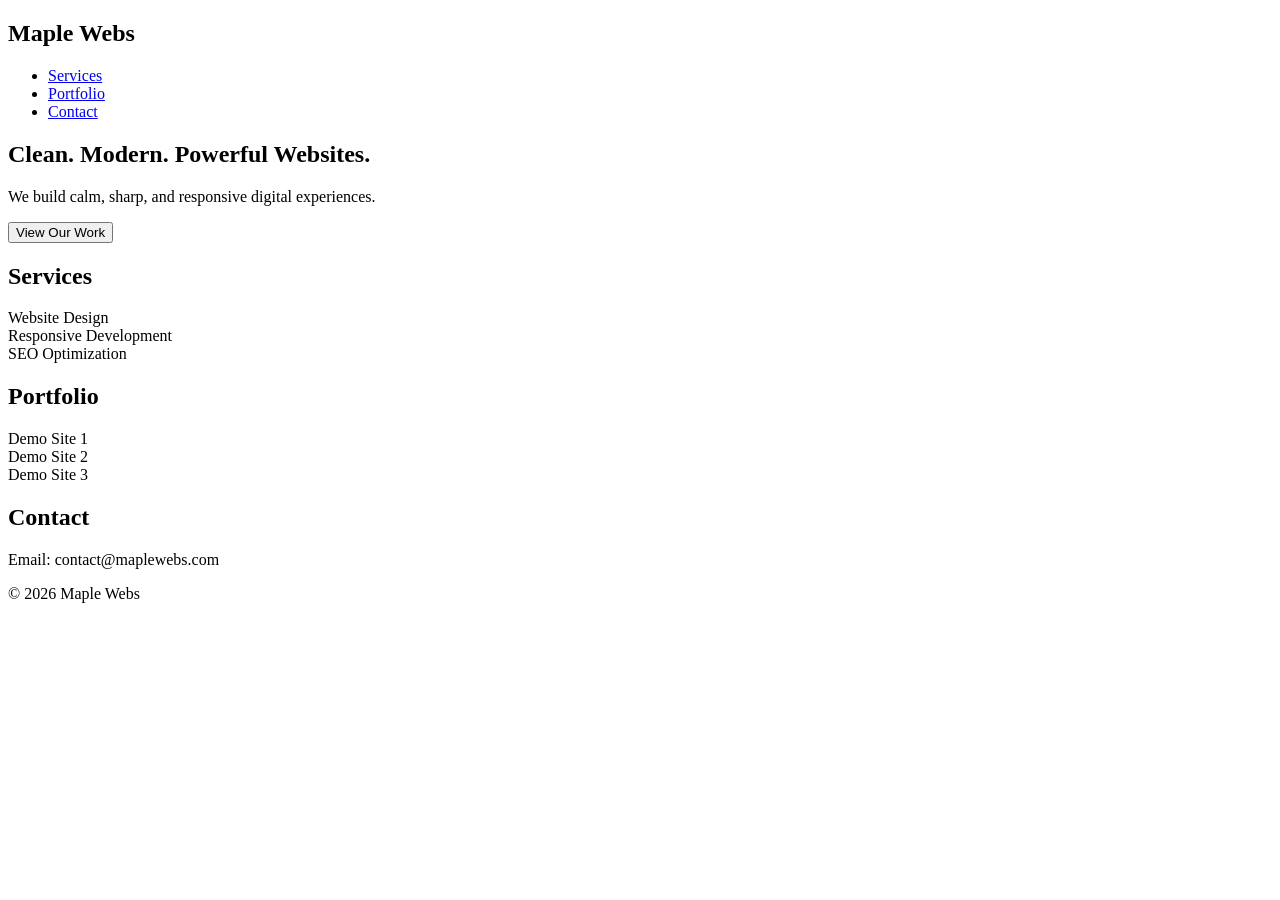
==== Index.html @ 578a9e95 "Create Index.html" ====
<!DOCTYPE html>
<html lang="en">
<head>
    <meta charset="UTF-8">
    <meta name="viewport" content="width=device-width, initial-scale=1.0">
    <title>Maple Webs</title>
    <link rel="stylesheet" href="styles.css">
</head>
<body>

<header>
    <nav class="navbar">
        <h1 class="logo">Maple Webs</h1>
        <ul>
            <li><a href="#services">Services</a></li>
            <li><a href="#portfolio">Portfolio</a></li>
            <li><a href="#contact">Contact</a></li>
        </ul>
    </nav>
</header>

<section class="hero">
    <h2>Clean. Modern. Powerful Websites.</h2>
    <p>We build calm, sharp, and responsive digital experiences.</p>
    <button>View Our Work</button>
</section>

<section id="services" class="section">
    <h2>Services</h2>
    <div class="cards">
        <div class="card">Website Design</div>
        <div class="card">Responsive Development</div>
        <div class="card">SEO Optimization</div>
    </div>
</section>

<section id="portfolio" class="section">
    <h2>Portfolio</h2>
    <div class="portfolio-grid">
        <div class="portfolio-item">Demo Site 1</div>
        <div class="portfolio-item">Demo Site 2</div>
        <div class="portfolio-item">Demo Site 3</div>
    </div>
</section>

<section id="contact" class="section">
    <h2>Contact</h2>
    <p>Email: contact@maplewebs.com</p>
</section>

<footer>
    <p>© 2026 Maple Webs</p>
</footer>

<script src="script.js"></script>
</body>
</html>
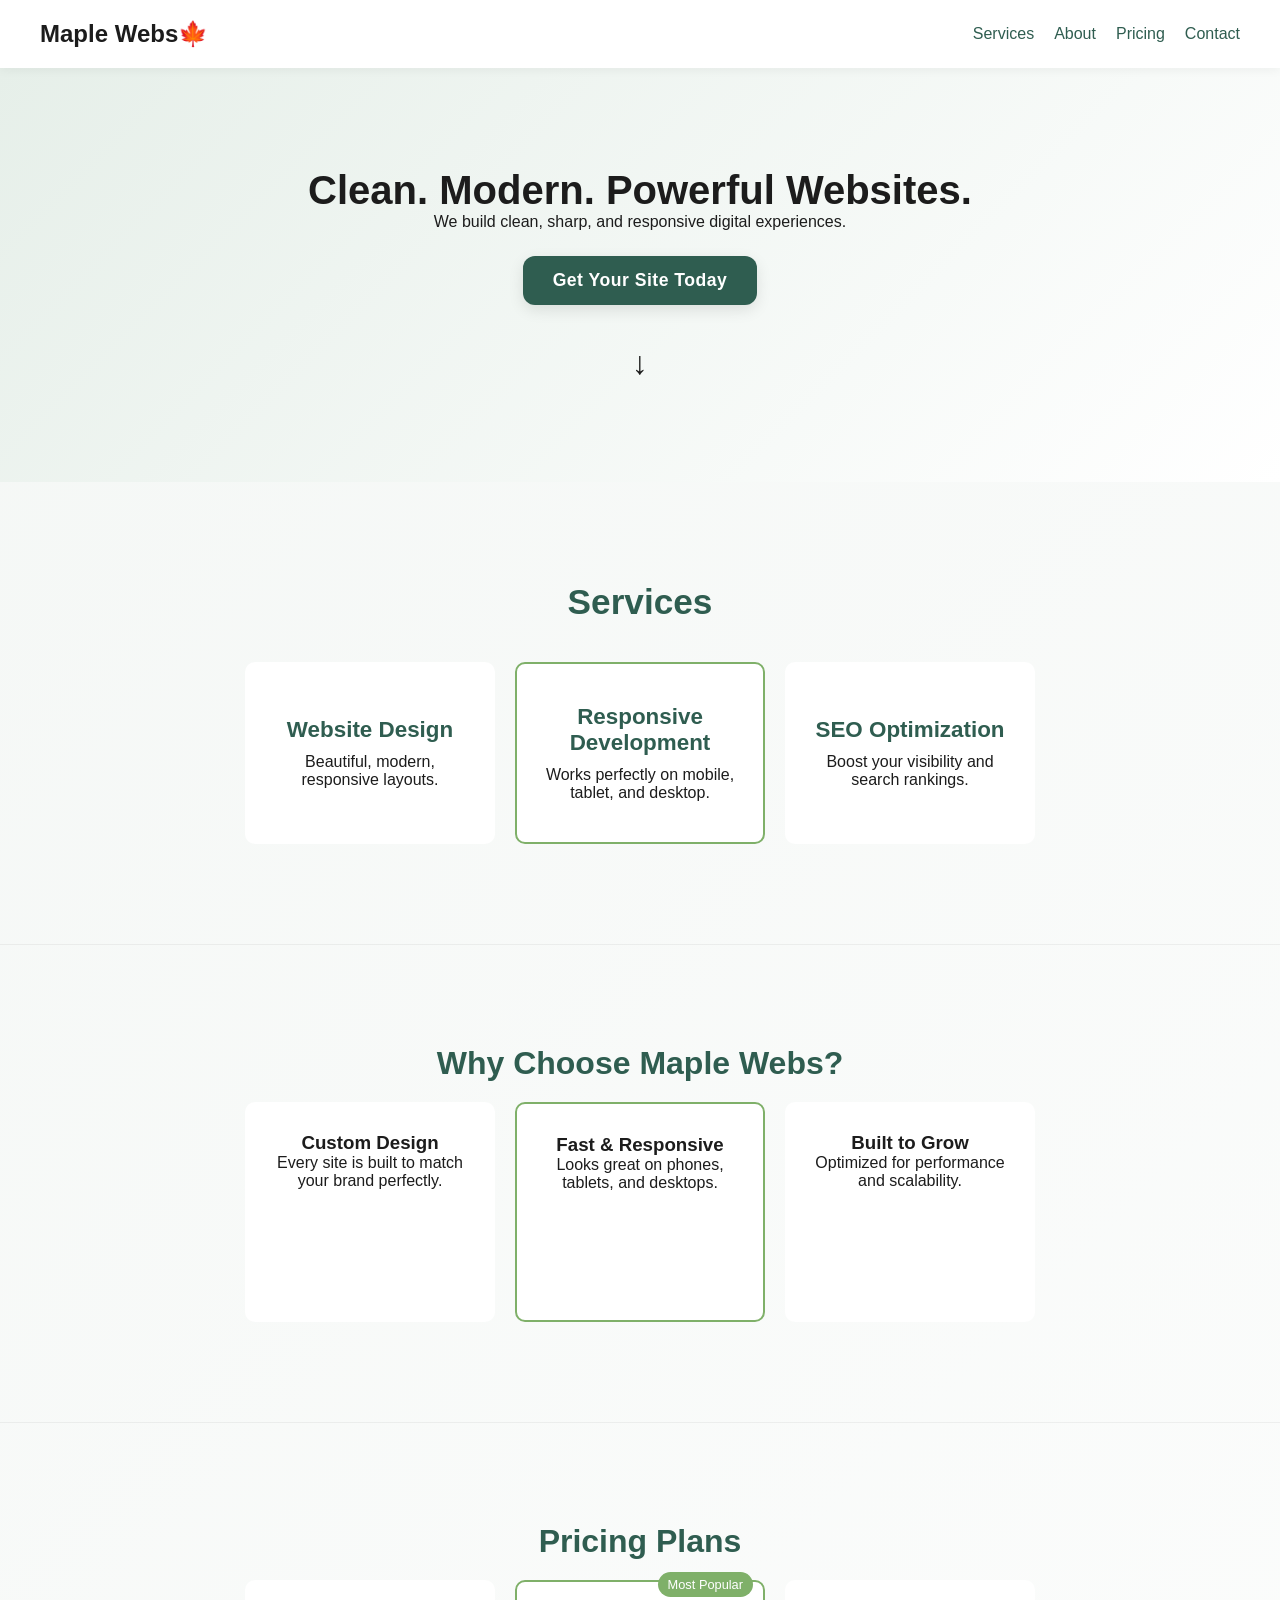
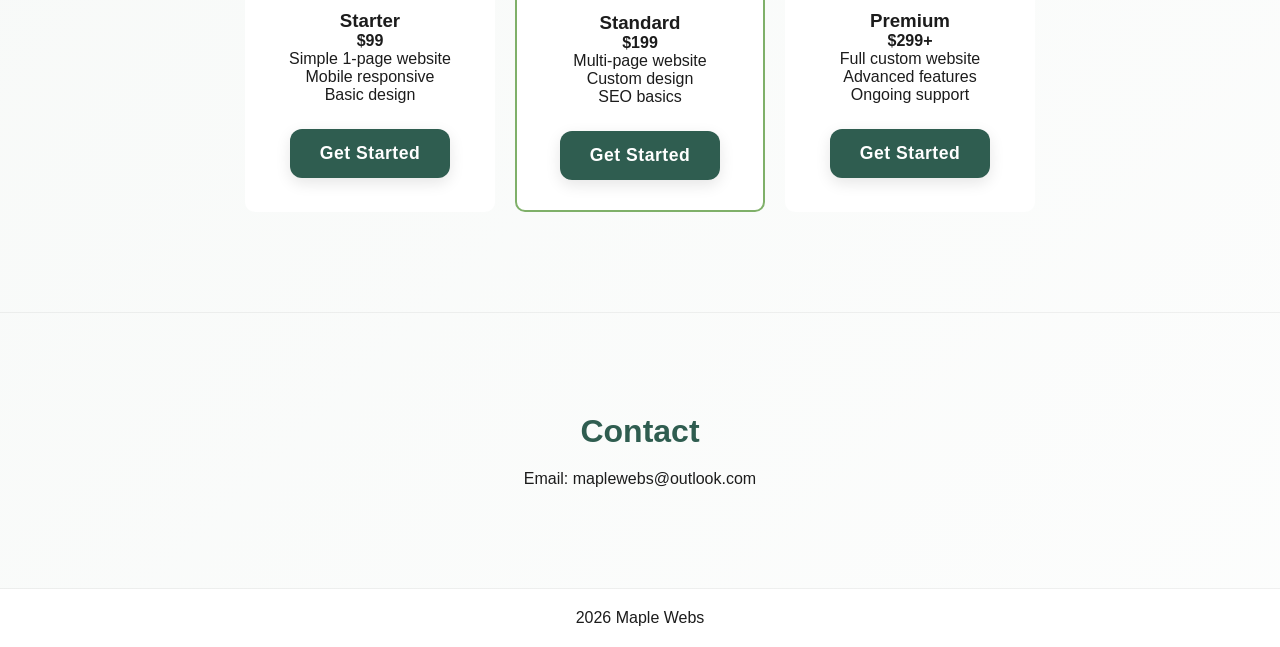
==== commit ebb992b5: "Create Index.html" ====
--- a/Index.html
+++ b/Index.html
@@ -1,55 +1,123 @@
 <!DOCTYPE html>
 <html lang="en">
 <head>
-    <meta charset="UTF-8">
-    <meta name="viewport" content="width=device-width, initial-scale=1.0">
-    <title>Maple Webs</title>
-    <link rel="stylesheet" href="styles.css">
+<meta charset="UTF-8">
+<meta name="viewport" content="width=device-width, initial-scale=1.0">
+<title>Maple Webs</title>
+<link rel="icon" href="data:image/svg+xml,<svg xmlns=%22http://www.w3.org/2000/svg%22 viewBox=%220 0 100 100%22><text y=%22.9em%22 font-size=%2290%22>🍁</text></svg>">
+<link rel="stylesheet" href="styles.css">
 </head>
 <body>
 
 <header>
-    <nav class="navbar">
-        <h1 class="logo">Maple Webs</h1>
-        <ul>
-            <li><a href="#services">Services</a></li>
-            <li><a href="#portfolio">Portfolio</a></li>
-            <li><a href="#contact">Contact</a></li>
-        </ul>
-    </nav>
+  <nav class="navbar">
+    <div class="container">
+      <h1 class="logo"> Maple Webs🍁</h1>
+      <ul>
+        <li><a href="#services">Services</a></li>
+        <li><a href="#about">About</a></li>
+        <li><a href="#pricing">Pricing</a></li>
+        <li><a href="#contact">Contact</a></li>
+      </ul>
+    </div>
+  </nav>
 </header>
 
 <section class="hero">
+  <div class="container">
     <h2>Clean. Modern. Powerful Websites.</h2>
-    <p>We build calm, sharp, and responsive digital experiences.</p>
-    <button>View Our Work</button>
+    <p>We build clean, sharp, and responsive digital experiences.</p>
+    <a href="mailto:maplewebs@outlook.com?subject=Website%20Request&body=Hello%20,%0A%0AI%20would%20like%20to%20request%20a%20website.%0A%0AThanks!" class="hero-btn">
+      Get Your Site Today
+    </a>
+  </div>
+  <div class="scroll-indicator">↓</div>
 </section>
 
 <section id="services" class="section">
+  <div class="container">
     <h2>Services</h2>
     <div class="cards">
-        <div class="card">Website Design</div>
-        <div class="card">Responsive Development</div>
-        <div class="card">SEO Optimization</div>
+      <div class="card">
+        <h3>Website Design</h3>
+        <p>Beautiful, modern, responsive layouts.</p>
+      </div>
+      <div class="card">
+        <h3>Responsive Development</h3>
+        <p>Works perfectly on mobile, tablet, and desktop.</p>
+      </div>
+      <div class="card">
+        <h3>SEO Optimization</h3>
+        <p>Boost your visibility and search rankings.</p>
+      </div>
     </div>
+  </div>
 </section>
 
-<section id="portfolio" class="section">
-    <h2>Portfolio</h2>
-    <div class="portfolio-grid">
-        <div class="portfolio-item">Demo Site 1</div>
-        <div class="portfolio-item">Demo Site 2</div>
-        <div class="portfolio-item">Demo Site 3</div>
+<section id="about" class="section">
+  <div class="container">
+    <h2>Why Choose Maple Webs?</h2>
+    <div class="cards">
+      <div class="card">
+        <h3>Custom Design</h3>
+        <p>Every site is built to match your brand perfectly.</p>
+      </div>
+      <div class="card">
+        <h3>Fast & Responsive</h3>
+        <p>Looks great on phones, tablets, and desktops.</p>
+      </div>
+      <div class="card">
+        <h3>Built to Grow</h3>
+        <p>Optimized for performance and scalability.</p>
+      </div>
     </div>
+  </div>
+</section>
+
+<section id="pricing" class="section">
+  <div class="container">
+    <h2>Pricing Plans</h2>
+    <div class="cards">
+      <div class="card" style="position: relative;">
+        <h3>Starter</h3>
+        <p><strong>$99</strong></p>
+        <p>Simple 1-page website</p>
+        <p>Mobile responsive</p>
+        <p>Basic design</p>
+        <a href="mailto:maplewebs@outlook.com?subject=Starter%20Plan%20Request&body=Hello%20,%0A%0AI%20would%20like%20the%20Starter%20plan%20website.%0A%0AThanks!" class="hero-btn">Get Started</a>
+      </div>
+      <div class="card" style="position: relative;">
+        <div class="badge">Most Popular</div>
+        <h3>Standard</h3>
+        <p><strong>$199</strong></p>
+        <p>Multi-page website</p>
+        <p>Custom design</p>
+        <p>SEO basics</p>
+        <a href="mailto:maplewebs@outlook.com?subject=Standard%20Plan%20Request&body=Hello%20Joshua,%0A%0AI%20would%20like%20the%20Standard%20plan%20website.%0A%0AThanks!" class="hero-btn">Get Started</a>
+      </div>
+      <div class="card" style="position: relative;">
+        <h3>Premium</h3>
+        <p><strong>$299+</strong></p>
+        <p>Full custom website</p>
+        <p>Advanced features</p>
+        <p>Ongoing support</p>
+        <a href="mailto:maplewebs@outlook.com?subject=Premium%20Plan%20Request&body=Hello%20Joshua,%0A%0AI%20would%20like%20the%20Premium%20plan%20website.%0A%0AThanks!" class="hero-btn">Get Started</a>
+      </div>
+    </div>
+  </div>
 </section>
 
 <section id="contact" class="section">
+  <div class="container">
     <h2>Contact</h2>
-    <p>Email: contact@maplewebs.com</p>
+    <p>Email: maplewebs@outlook.com</p>
+  </div>
 </section>
 
 <footer>
-    <p>© 2026 Maple Webs</p>
+  <div class="container">
+    <p>2026 Maple Webs</p>
+  </div>
 </footer>
 
 <script src="script.js"></script>
--- a/styles.css
+++ b/styles.css
@@ -0,0 +1,327 @@
+:root {
+  --primary: #2f5d50;
+  --accent: #7fb069;
+  --bg: #f4f7f5;
+  --text: #1c1c1c;
+}
+
+* {
+  margin: 0;
+  padding: 0;
+  box-sizing: border-box;
+  font-family: Arial, sans-serif;
+}
+
+body {
+  background: var(--bg);
+  color: var(--text);
+  overflow-x: hidden;
+}
+
+/* Center everything with a max-width */
+.container {
+  max-width: 1200px;
+  margin: 0 auto;
+  padding: 0 20px;
+}
+
+.navbar {
+  background: white;
+  box-shadow: 0 2px 10px rgba(0,0,0,0.05);
+}
+
+.navbar .container {
+  display: flex;
+  justify-content: space-between;
+  align-items: center;
+  padding: 20px 0;
+}
+
+.navbar ul {
+  display: flex;
+  gap: 20px;
+  list-style: none;
+}
+
+.navbar a {
+  text-decoration: none;
+  color: var(--primary);
+}
+
+.hero {
+  text-align: center;
+  padding: 100px 0;
+  background: linear-gradient(135deg, #e6efe9, #ffffff);
+}
+
+.hero h2 {
+  font-size: 2.5rem;
+}
+
+/* Hero CTA button */
+.hero-btn {
+  display: inline-block;
+  margin-top: 25px;
+  padding: 14px 30px;
+  background: var(--primary);
+  color: white;
+  font-weight: bold;
+  font-size: 1.1rem;
+  border-radius: 12px;
+  text-decoration: none;
+  box-shadow: 0 5px 15px rgba(0,0,0,0.1);
+  transition: all 0.3s ease;
+  animation: pulseLoop 2.5s infinite ease-in-out; /* subtle pulse */
+}
+
+.hero-btn:hover {
+  background: var(--accent);
+  transform: scale(1.08); /* grows slightly on hover */
+  box-shadow: 0 8px 20px rgba(0,0,0,0.2);
+}
+
+.section {
+  padding: 60px 0;
+  text-align: center;
+}
+
+.cards {
+  display: flex;
+  gap: 20px;
+  justify-content: center;
+  flex-wrap: wrap;
+}
+
+.card {
+  background: white;
+  padding: 30px;
+  border-radius: 10px;
+  width: 250px;
+  transition: transform 0.3s;
+  animation: floatLoop 4s infinite ease-in-out;
+}
+
+.card:hover {
+  transform: translateY(-10px);
+}
+
+/* Portfolio fixes */
+.portfolio-grid {
+  display: grid;
+  grid-template-columns: repeat(auto-fit, minmax(280px, 1fr));
+  gap: 20px;
+  margin: 0 auto;
+}
+
+.portfolio-item {
+  position: relative;
+  overflow: hidden;
+  border-radius: 12px;
+  height: 250px;
+  transition: transform 0.3s;
+}
+
+.portfolio-item img {
+  width: 100%;
+  height: 100%;
+  object-fit: cover;
+  display: block;
+  transition: transform 0.4s;
+}
+
+.portfolio-item:hover img {
+  transform: scale(1.05);
+}
+
+.overlay {
+  position: absolute;
+  bottom: 0;
+  width: 100%;
+  padding: 15px;
+  background: rgba(0,0,0,0.6);
+  color: white;
+  text-align: left;
+}
+
+footer {
+  background: white;
+  padding: 20px 0;
+  text-align: center;
+}
+
+@media (max-width: 768px) {
+  .hero h2 {
+    font-size: 1.8rem;
+  }
+}
+
+.portfolio-item {
+  transition: transform 0.3s ease, box-shadow 0.3s ease;
+}
+
+.portfolio-item:hover {
+  transform: scale(1.03);
+  box-shadow: 0 8px 20px rgba(0,0,0,0.2);
+}
+
+.portfolio-item .overlay {
+  transition: background 0.3s ease;
+}
+
+.portfolio-item:hover .overlay {
+  background: rgba(0,0,0,0.4); /* slightly lighter overlay on hover */
+}
+
+/* ===== Animations ===== */
+
+/* Pulse animation for hero button */
+@keyframes pulseLoop {
+  0% { transform: scale(1); }
+  50% { transform: scale(1.05); }
+  100% { transform: scale(1); }
+}
+
+/* Float animation for cards */
+@keyframes floatLoop {
+  0% { transform: translateY(0); }
+  50% { transform: translateY(-8px); }
+  100% { transform: translateY(0); }
+}
+
+/* Highlight middle plan */
+.card:nth-child(2) {
+  transform: scale(1.05);
+  border: 2px solid var(--accent);
+}
+
+html {
+  scroll-behavior: smooth;
+}
+
+.section {
+  padding: 80px 0;
+  border-bottom: 1px solid rgba(0,0,0,0.05);
+}
+
+.card:hover {
+  transform: translateY(-10px) scale(1.02);
+  box-shadow: 0 10px 25px rgba(0,0,0,0.15);
+}
+
+.navbar {
+  position: sticky;
+  top: 0;
+  z-index: 1000;
+}
+
+body {
+  background: linear-gradient(-45deg, #f4f7f5, #e6efe9, #ffffff, #f4f7f5);
+  background-size: 400% 400%;
+  animation: gradientMove 15s ease infinite;
+}
+
+@keyframes gradientMove {
+  0% { background-position: 0% 50%; }
+  50% { background-position: 100% 50%; }
+  100% { background-position: 0% 50%; }
+}
+
+.section h2 {
+  margin-bottom: 20px;
+  font-size: 2rem;
+  color: var(--primary);
+}
+
+.hero-btn:active {
+  transform: scale(0.95);
+}
+
+.scroll-indicator {
+  margin-top: 40px;
+  font-size: 2rem;
+  opacity: 0.6;
+  animation: bounce 1.5s infinite;
+}
+
+@keyframes bounce {
+  0%, 100% { transform: translateY(0); }
+  50% { transform: translateY(10px); }
+}
+
+.section {
+  padding: 100px 0;
+}
+
+.hero-btn {
+  letter-spacing: 0.5px;
+}
+
+#pricing .card {
+  min-height: 220px;
+}
+
+.badge {
+  background: var(--accent);
+  color: white;
+  padding: 5px 10px;
+  font-size: 0.8rem;
+  border-radius: 20px;
+  position: absolute;
+  top: -10px;
+  right: 10px;
+}
+
+.navbar a.active {
+  border-bottom: 2px solid var(--accent);
+}
+
+.card {
+  min-height: 220px; /* keeps alignment neat */
+}
+
+.scroll-indicator {
+  animation: bounce 1.5s infinite, fadePulse 2.5s infinite;
+}
+
+@keyframes fadePulse {
+  0%, 100% { opacity: 0.6; }
+  50% { opacity: 1; }
+}
+
+/* Services section heading */
+#services h2 {
+  font-size: 2.2rem;
+  margin-bottom: 40px;
+  color: var(--primary);
+}
+
+/*card fix*/
+#services .card {
+  display: flex;
+  flex-direction: column;
+  justify-content: center;  
+  align-items: center;      
+  text-align: center;
+  padding: 40px 20px;
+  min-height: 180px;
+  font-size: 1.1rem;
+  background: white;
+  border-radius: 10px;
+  transition: transform 0.3s;
+}
+
+/* Card headings */
+#services .card h3 {
+  font-size: 1.4rem;
+  margin-bottom: 10px;
+  color: var(--primary);
+}
+
+/* Card paragraphs */
+#services .card p {
+  font-size: 1rem;
+  margin: 0;
+}
+
+/* Dark mode overrides */
+
